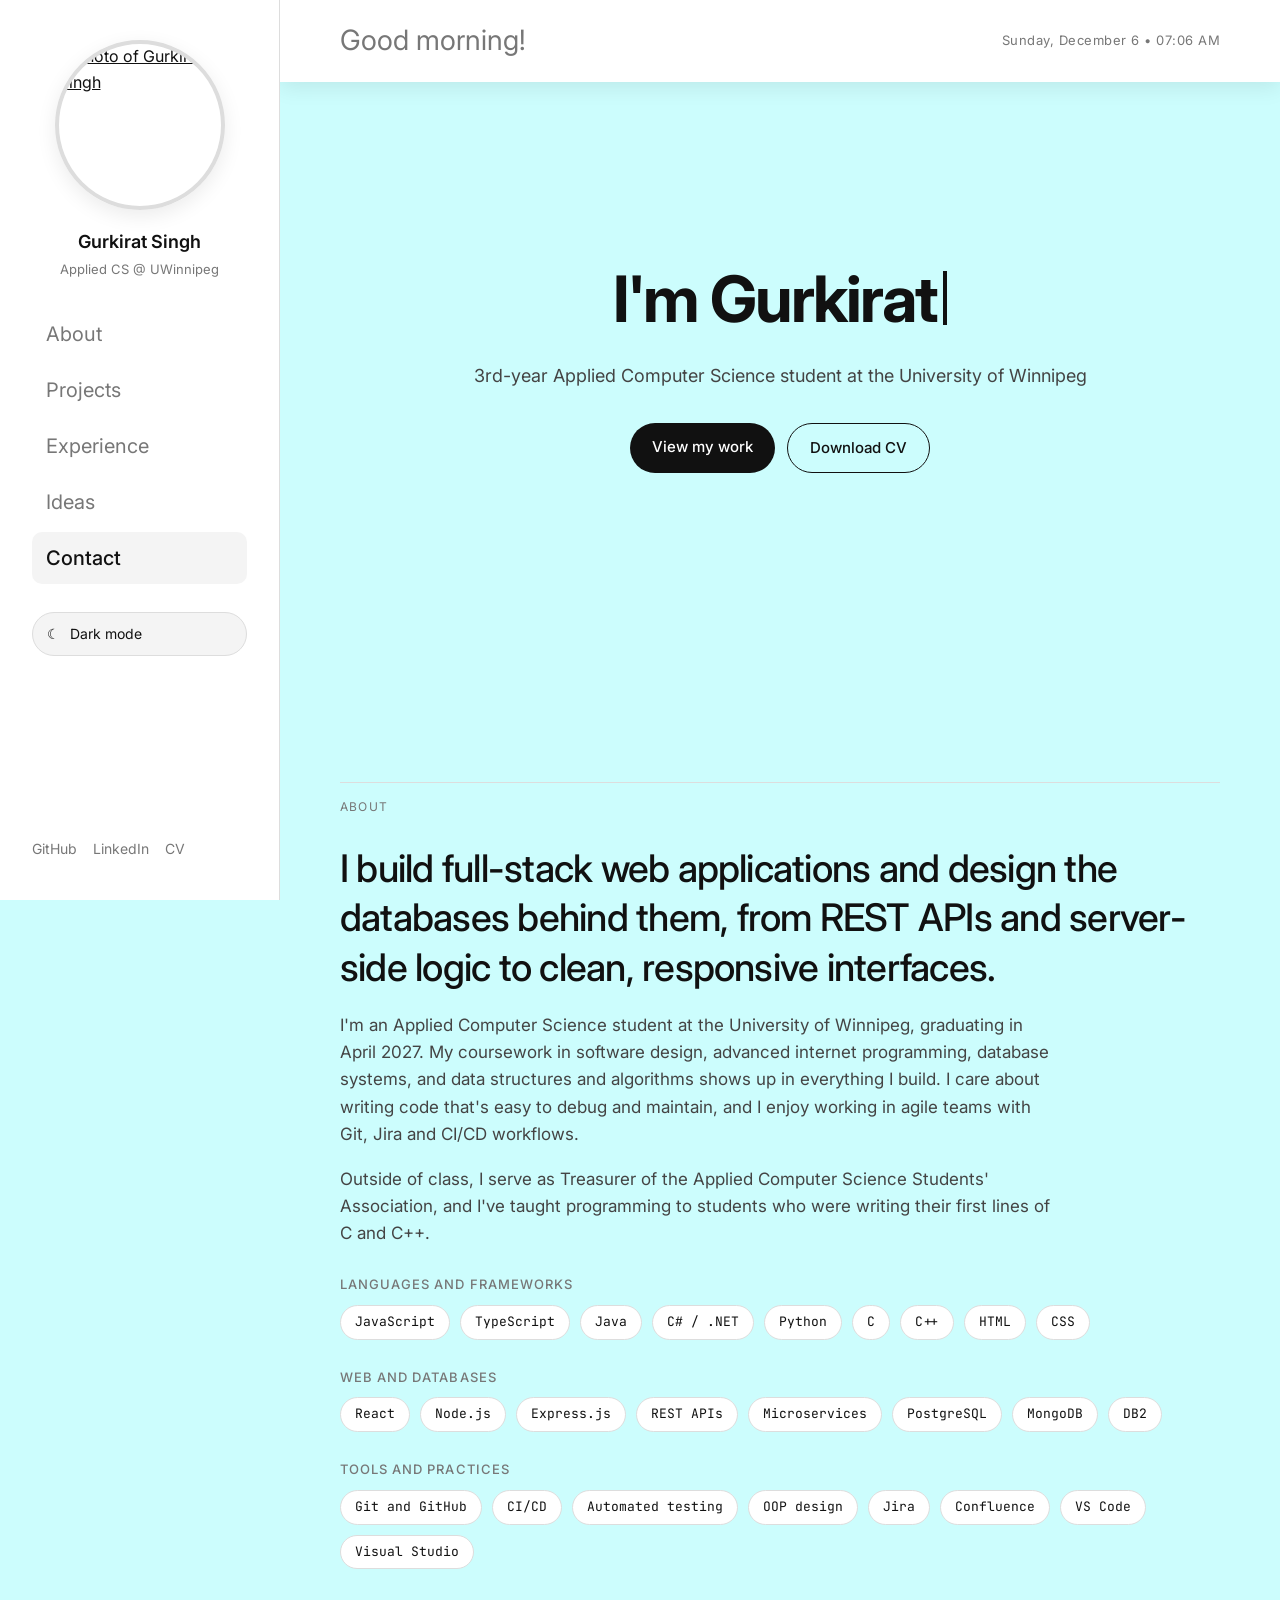
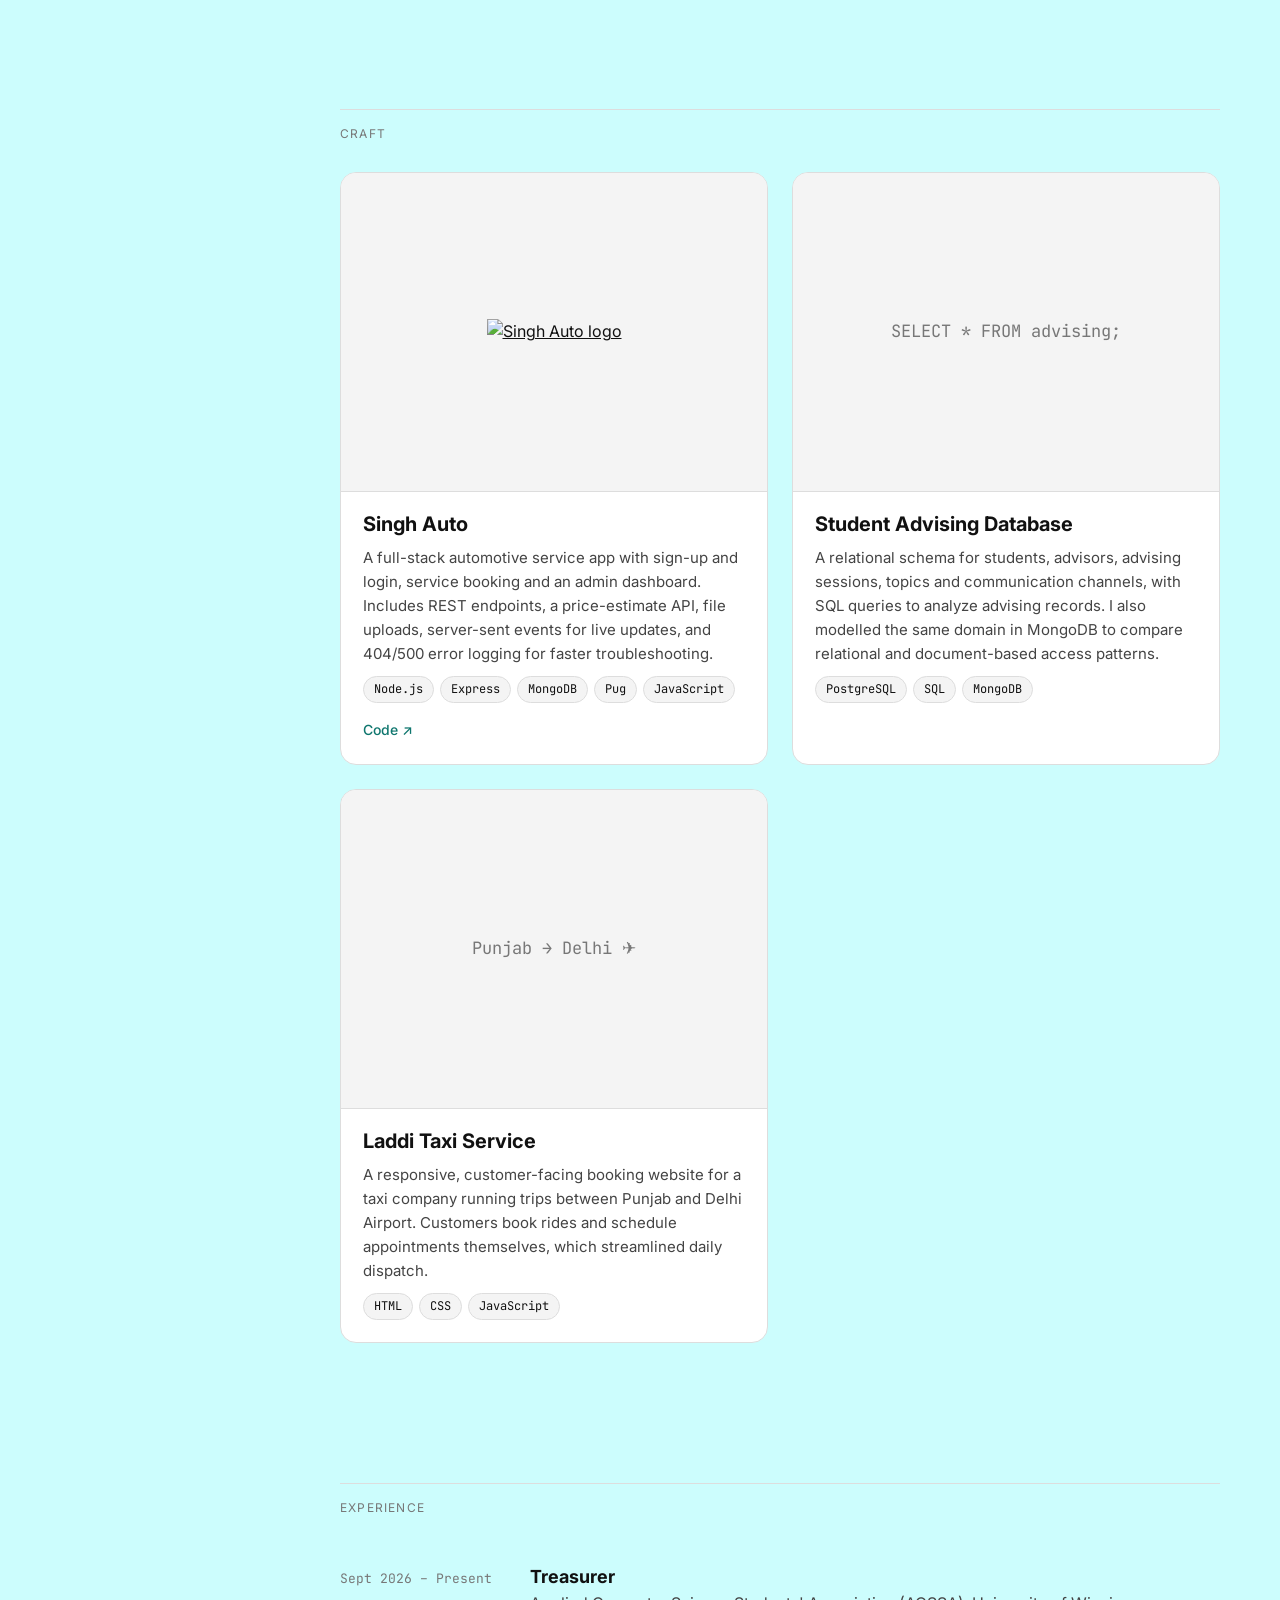
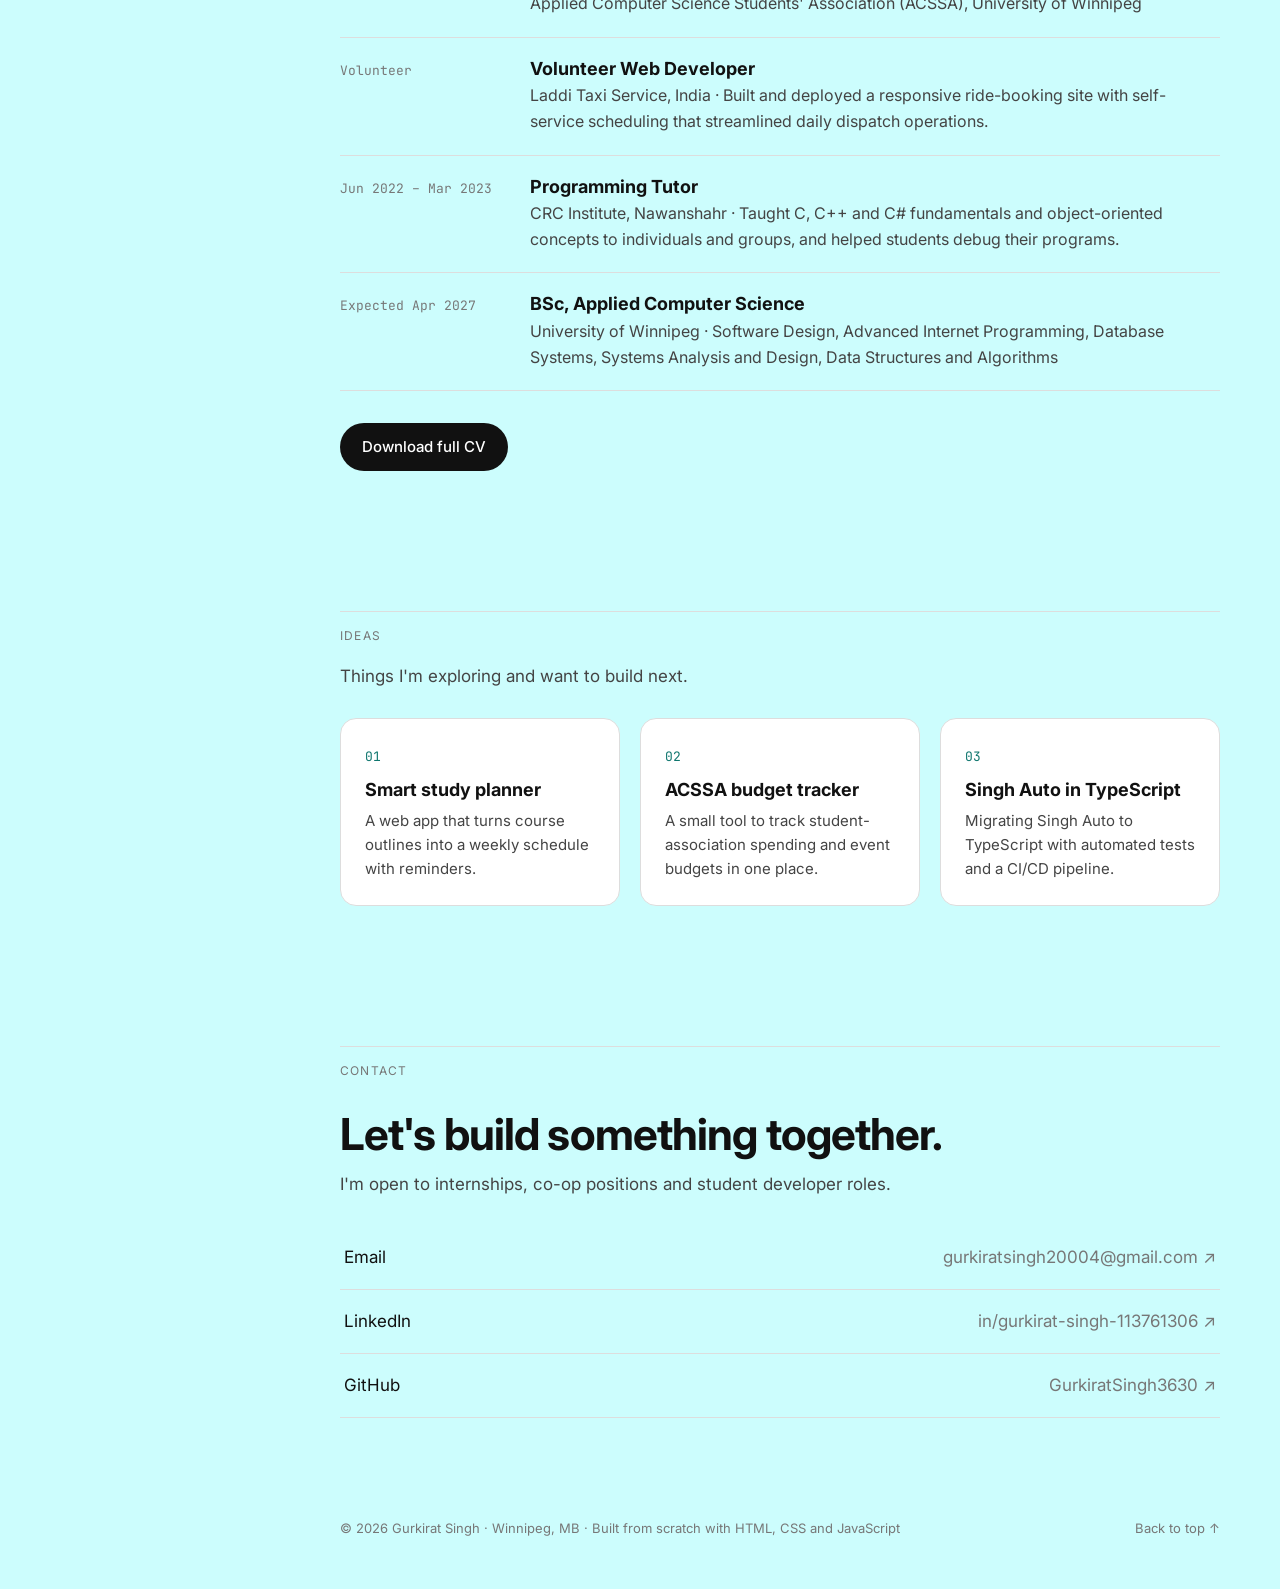
==== index.html @ f5fe0ad3 "Add files via upload" ====
<!DOCTYPE html>
<html lang="en">
<head>
    <meta charset="UTF-8">
    <meta name="viewport" content="width=device-width, initial-scale=1.0">

    <title>Gurkirat Singh | Software Developer</title>
    <meta name="description" content="Gurkirat Singh - 3rd-year Applied Computer Science student at the University of Winnipeg building full-stack web applications with JavaScript, TypeScript, Node.js, C#/.NET, Java and SQL.">
    <meta name="author" content="Gurkirat Singh">

    <meta property="og:title" content="Gurkirat Singh | Software Developer">
    <meta property="og:description" content="Applied CS student at UWinnipeg building full-stack web applications and databases.">
    <meta property="og:type" content="website">
    <meta property="og:image" content="images/preview.png">

    <link rel="icon" href="data:image/svg+xml,<svg xmlns='http://www.w3.org/2000/svg' viewBox='0 0 100 100'><rect width='100' height='100' rx='22' fill='%23111'/><text x='50' y='66' font-size='46' font-family='Arial' font-weight='bold' fill='%23bfffff' text-anchor='middle'>GS</text></svg>">

    <link rel="preconnect" href="https://fonts.googleapis.com">
    <link rel="preconnect" href="https://fonts.gstatic.com" crossorigin>
    <link href="https://fonts.googleapis.com/css2?family=Inter:wght@300;400;500;600;700&family=JetBrains+Mono:wght@400;500&display=swap" rel="stylesheet">
    <link rel="stylesheet" href="style.css">

    <!-- Applies saved theme before the page paints (prevents a white flash in dark mode) -->
    <script>
        try {
            const t = localStorage.getItem("theme") ||
                (matchMedia("(prefers-color-scheme: dark)").matches ? "dark" : "light");
            document.documentElement.dataset.theme = t;
        } catch (e) {}
    </script>
    <script src="script.js" defer></script>
</head>
<body>

    <!-- Mobile top bar (only visible on small screens) -->
    <header class="topbar">
        <a href="#top" class="topbar-name">Gurkirat Singh</a>
        <button class="menu-btn" aria-label="Open menu" aria-expanded="false" aria-controls="sidebar">
            <span></span><span></span><span></span>
        </button>
    </header>
    <div class="overlay"></div>

    <!-- Sidebar navigation -->
    <nav class="sidebar" id="sidebar" aria-label="Main navigation">
        <a href="#top" class="profile">
            <img src="Photos/photo2.jpg" alt="Photo of Gurkirat Singh" class="profile-photo">
        </a>
        <p class="sidebar-name">Gurkirat Singh</p>
        <p class="sidebar-role">Applied CS @ UWinnipeg</p>

        <ul class="nav-links">
            <li><a href="#about" class="nav-link">About</a></li>
            <li><a href="#projects" class="nav-link">Projects</a></li>
            <li><a href="#experience" class="nav-link">Experience</a></li>
            <li><a href="#ideas" class="nav-link">Ideas</a></li>
            <li><a href="#contact" class="nav-link">Contact</a></li>
        </ul>

        <button class="theme-toggle" aria-label="Toggle dark mode">
            <span class="icon-moon">☾</span>
            <span class="icon-sun">☀</span>
            <span class="theme-label">Dark mode</span>
        </button>

        <div class="socials">
            <a href="https://github.com/GurkiratSingh3630" target="_blank" rel="noopener">GitHub</a>
            <a href="https://www.linkedin.com/in/gurkirat-singh-113761306" target="_blank" rel="noopener">LinkedIn</a>
            <a href="CV.pdf" target="_blank" rel="noopener">CV</a>
        </div>
    </nav>

    <main id="top">

        <!-- Greeting bar -->
        <div class="greeting">
            <h2 class="greeting-text" id="greeting-text">Hi there!</h2>
            <div id="datetime"></div>
        </div>

        <!-- Hero with typewriter -->
        <section class="hero" title="Click to skip">
            <h1 class="hero-title">I'm <span id="typed">Gurkirat</span><span class="cursor" aria-hidden="true"></span></h1>
            <p class="hero-sub">3rd-year Applied Computer Science student at the University of Winnipeg</p>
            <div class="hero-buttons">
                <a href="#projects" class="btn btn-primary">View my work</a>
                <a href="CV.pdf" class="btn btn-ghost" target="_blank" rel="noopener">Download CV</a>
            </div>
            <p class="hero-hint">click the title to skip</p>
        </section>

        <!-- About -->
        <section class="section reveal" id="about">
            <div class="section-label">About</div>
            <p class="intro">
                I build full-stack web applications and design the databases behind them,
                from REST APIs and server-side logic to clean, responsive interfaces.
            </p>
            <p class="intro-small">
                I'm an Applied Computer Science student at the University of Winnipeg, graduating in April 2027.
                My coursework in software design, advanced internet programming, database systems, and data
                structures and algorithms shows up in everything I build. I care about writing code that's easy
                to debug and maintain, and I enjoy working in agile teams with Git, Jira and CI/CD workflows.
            </p>
            <p class="intro-small">
                Outside of class, I serve as Treasurer of the Applied Computer Science Students' Association,
                and I've taught programming to students who were writing their first lines of C and C++.
            </p>

            <h3 class="skills-heading">Languages and frameworks</h3>
            <div class="skills">
                <span class="tag">JavaScript</span>
                <span class="tag">TypeScript</span>
                <span class="tag">Java</span>
                <span class="tag">C# / .NET</span>
                <span class="tag">Python</span>
                <span class="tag">C</span>
                <span class="tag">C++</span>
                <span class="tag">HTML</span>
                <span class="tag">CSS</span>
            </div>

            <h3 class="skills-heading">Web and databases</h3>
            <div class="skills">
                <span class="tag">React</span>
                <span class="tag">Node.js</span>
                <span class="tag">Express.js</span>
                <span class="tag">REST APIs</span>
                <span class="tag">Microservices</span>
                <span class="tag">PostgreSQL</span>
                <span class="tag">MongoDB</span>
                <span class="tag">DB2</span>
            </div>

            <h3 class="skills-heading">Tools and practices</h3>
            <div class="skills">
                <span class="tag">Git and GitHub</span>
                <span class="tag">CI/CD</span>
                <span class="tag">Automated testing</span>
                <span class="tag">OOP design</span>
                <span class="tag">Jira</span>
                <span class="tag">Confluence</span>
                <span class="tag">VS Code</span>
                <span class="tag">Visual Studio</span>
            </div>
        </section>

        <!-- Projects -->
        <section class="section reveal" id="projects">
            <div class="section-label">Craft</div>

            <div class="project-grid">
                <article class="project-card">
                    <a href="https://github.com/GurkiratSingh3630/SinghAuto" target="_blank" rel="noopener" class="thumbnail">
                        <img src="images/Logo.png" alt="Singh Auto logo">
                    </a>
                    <div class="project-body">
                        <h3>Singh Auto</h3>
                        <p>A full-stack automotive service app with sign-up and login, service booking and an admin dashboard. Includes REST endpoints, a price-estimate API, file uploads, server-sent events for live updates, and 404/500 error logging for faster troubleshooting.</p>
                        <div class="project-tags">
                            <span class="tag tag-sm">Node.js</span>
                            <span class="tag tag-sm">Express</span>
                            <span class="tag tag-sm">MongoDB</span>
                            <span class="tag tag-sm">Pug</span>
                            <span class="tag tag-sm">JavaScript</span>
                        </div>
                        <div class="project-links">
                            <a href="https://github.com/GurkiratSingh3630/SinghAuto" target="_blank" rel="noopener">Code ↗</a>
                        </div>
                    </div>
                </article>

                <article class="project-card">
                    <div class="thumbnail thumbnail--soon">
                        <span>SELECT * FROM advising;</span>
                    </div>
                    <div class="project-body">
                        <h3>Student Advising Database</h3>
                        <p>A relational schema for students, advisors, advising sessions, topics and communication channels, with SQL queries to analyze advising records. I also modelled the same domain in MongoDB to compare relational and document-based access patterns.</p>
                        <div class="project-tags">
                            <span class="tag tag-sm">PostgreSQL</span>
                            <span class="tag tag-sm">SQL</span>
                            <span class="tag tag-sm">MongoDB</span>
                        </div>
                    </div>
                </article>

                <article class="project-card">
                    <div class="thumbnail thumbnail--soon">
                        <span>Punjab → Delhi ✈</span>
                    </div>
                    <div class="project-body">
                        <h3>Laddi Taxi Service</h3>
                        <p>A responsive, customer-facing booking website for a taxi company running trips between Punjab and Delhi Airport. Customers book rides and schedule appointments themselves, which streamlined daily dispatch.</p>
                        <div class="project-tags">
                            <span class="tag tag-sm">HTML</span>
                            <span class="tag tag-sm">CSS</span>
                            <span class="tag tag-sm">JavaScript</span>
                        </div>
                        <!-- Add the live link if the site is online:
                        <div class="project-links">
                            <a href="https://YOUR-LINK" target="_blank" rel="noopener">Live site ↗</a>
                        </div>
                        -->
                    </div>
                </article>
            </div>
        </section>

        <!-- Experience -->
        <section class="section reveal" id="experience">
            <div class="section-label">Experience</div>

            <div class="timeline">
                <div class="timeline-item">
                    <span class="timeline-date">Sept 2026 – Present</span>
                    <div>
                        <h3>Treasurer</h3>
                        <p>Applied Computer Science Students' Association (ACSSA), University of Winnipeg</p>
                    </div>
                </div>
                <div class="timeline-item">
                    <span class="timeline-date">Volunteer</span>
                    <div>
                        <h3>Volunteer Web Developer</h3>
                        <p>Laddi Taxi Service, India · Built and deployed a responsive ride-booking site with self-service scheduling that streamlined daily dispatch operations.</p>
                    </div>
                </div>
                <div class="timeline-item">
                    <span class="timeline-date">Jun 2022 – Mar 2023</span>
                    <div>
                        <h3>Programming Tutor</h3>
                        <p>CRC Institute, Nawanshahr · Taught C, C++ and C# fundamentals and object-oriented concepts to individuals and groups, and helped students debug their programs.</p>
                    </div>
                </div>
                <div class="timeline-item">
                    <span class="timeline-date">Expected Apr 2027</span>
                    <div>
                        <h3>BSc, Applied Computer Science</h3>
                        <p>University of Winnipeg · Software Design, Advanced Internet Programming, Database Systems, Systems Analysis and Design, Data Structures and Algorithms</p>
                    </div>
                </div>
            </div>

            <a href="CV.pdf" class="btn btn-primary" target="_blank" rel="noopener">Download full CV</a>
        </section>

        <!-- Ideas -->
        <section class="section reveal" id="ideas">
            <div class="section-label">Ideas</div>
            <p class="section-intro">Things I'm exploring and want to build next.</p>

            <div class="ideas-grid">
                <div class="idea-card">
                    <span class="idea-num">01</span>
                    <h3>Smart study planner</h3>
                    <p>A web app that turns course outlines into a weekly schedule with reminders.</p>
                </div>
                <div class="idea-card">
                    <span class="idea-num">02</span>
                    <h3>ACSSA budget tracker</h3>
                    <p>A small tool to track student-association spending and event budgets in one place.</p>
                </div>
                <div class="idea-card">
                    <span class="idea-num">03</span>
                    <h3>Singh Auto in TypeScript</h3>
                    <p>Migrating Singh Auto to TypeScript with automated tests and a CI/CD pipeline.</p>
                </div>
            </div>
        </section>

        <!-- Contact -->
        <section class="section reveal" id="contact">
            <div class="section-label">Contact</div>
            <h2 class="contact-title">Let's build something together.</h2>
            <p class="section-intro">I'm open to internships, co-op positions and student developer roles.</p>

            <div class="contact-links">
                <a href="mailto:gurkiratsingh20004@gmail.com" class="contact-link">
                    <span>Email</span><span>gurkiratsingh20004@gmail.com ↗</span>
                </a>
                <a href="https://www.linkedin.com/in/gurkirat-singh-113761306" target="_blank" rel="noopener" class="contact-link">
                    <span>LinkedIn</span><span>in/gurkirat-singh-113761306 ↗</span>
                </a>
                <a href="https://github.com/GurkiratSingh3630" target="_blank" rel="noopener" class="contact-link">
                    <span>GitHub</span><span>GurkiratSingh3630 ↗</span>
                </a>
            </div>
        </section>

        <footer class="footer">
            <p>© <span id="year"></span> Gurkirat Singh · Winnipeg, MB · Built from scratch with HTML, CSS and JavaScript</p>
            <a href="#top" class="back-to-top">Back to top ↑</a>
        </footer>
    </main>

</body>
</html>
---- style.css ----
/* =========================================
   Theme colors (light + dark)
   ========================================= */
:root{
    --bg: #ccfdfd;
    --surface: #ffffff;
    --surface-2: #f4f4f4;
    --text: #111111;
    --text-soft: #444444;
    --muted: #777777;
    --border: #dddddd;
    --accent: #0f766e;
    --btn-bg: #111111;
    --btn-text: #ffffff;
    --shadow: 0 6px 20px rgba(0, 0, 0, 0.08);
    --sidebar-w: 280px;
    --font: "Inter", -apple-system, BlinkMacSystemFont, "Segoe UI", sans-serif;
    --mono: "JetBrains Mono", ui-monospace, Menlo, monospace;
}

[data-theme="dark"]{
    --bg: #111111;
    --surface: #1a1a1a;
    --surface-2: #222222;
    --text: #f5f5f5;
    --text-soft: #cfcfcf;
    --muted: #9a9a9a;
    --border: #2c2c2c;
    --accent: #5eead4;
    --btn-bg: #f5f5f5;
    --btn-text: #111111;
    --shadow: 0 6px 20px rgba(0, 0, 0, 0.35);
}

/* =========================================
   Base
   ========================================= */
*,
*::before,
*::after{
    box-sizing: border-box;
}

html{
    scroll-behavior: smooth;
}

body{
    margin: 0;
    font-family: var(--font);
    background-color: var(--bg);
    color: var(--text);
    line-height: 1.6;
    transition: background-color 0.4s ease, color 0.4s ease;
}

a{
    color: inherit;
}

img{
    max-width: 100%;
    display: block;
}

h1, h2, h3{
    line-height: 1.2;
    margin: 0;
}

/* =========================================
   Sidebar
   ========================================= */
.sidebar{
    position: fixed;
    top: 0;
    left: 0;
    width: var(--sidebar-w);
    height: 100vh;
    padding: 40px 32px;
    background-color: var(--surface);
    border-right: 1px solid var(--border);
    display: flex;
    flex-direction: column;
    overflow-y: auto;
    z-index: 30;
    transition: background-color 0.4s ease, transform 0.35s ease;
}

.profile{
    align-self: center;
}

.profile-photo{
    width: 170px;
    height: 170px;
    object-fit: cover;
    object-position: 70% 15%;
    border-radius: 50%;
    border: 4px solid var(--border);
    box-shadow: var(--shadow);
    transition: transform 0.3s ease;
}

.profile-photo:hover{
    transform: scale(1.04);
}

.sidebar-name{
    text-align: center;
    font-weight: 600;
    font-size: 18px;
    margin: 18px 0 0;
}

.sidebar-role{
    text-align: center;
    font-size: 13px;
    color: var(--muted);
    margin: 2px 0 28px;
}

.nav-links{
    list-style: none;
    padding: 0;
    margin: 0;
    display: flex;
    flex-direction: column;
    gap: 4px;
}

.nav-link{
    display: block;
    padding: 10px 14px;
    border-radius: 10px;
    text-decoration: none;
    font-size: 20px;
    color: var(--muted);
    transition: color 0.25s ease, background-color 0.25s ease, transform 0.25s ease;
}

.nav-link:hover{
    color: var(--text);
    transform: translateX(4px);
}

.nav-link.active{
    color: var(--text);
    background-color: var(--surface-2);
    font-weight: 500;
}

.theme-toggle{
    margin-top: 28px;
    display: flex;
    align-items: center;
    gap: 10px;
    padding: 10px 14px;
    font: inherit;
    font-size: 14px;
    color: var(--text);
    background: var(--surface-2);
    border: 1px solid var(--border);
    border-radius: 999px;
    cursor: pointer;
    transition: background-color 0.25s ease, transform 0.15s ease;
}

.theme-toggle:active{
    transform: scale(0.97);
}

.icon-sun{ display: none; }
[data-theme="dark"] .icon-sun{ display: inline; }
[data-theme="dark"] .icon-moon{ display: none; }

.socials{
    margin-top: auto;
    padding-top: 28px;
    display: flex;
    gap: 16px;
    font-size: 14px;
}

.socials a{
    color: var(--muted);
    text-decoration: none;
}

.socials a:hover{
    color: var(--text);
}

/* =========================================
   Mobile top bar (hidden on desktop)
   ========================================= */
.topbar{
    display: none;
}

.overlay{
    display: none;
}

/* =========================================
   Main area
   ========================================= */
main{
    margin-left: var(--sidebar-w);
    min-height: 100vh;
}

.greeting{
    display: flex;
    justify-content: space-between;
    align-items: center;
    padding: 24px 60px;
    background-color: var(--surface);
    box-shadow: var(--shadow);
    transition: background-color 0.4s ease;
}

.greeting-text{
    font-size: 28px;
    font-weight: 400;
    color: var(--muted);
}

#datetime{
    font-size: 13px;
    color: var(--muted);
    letter-spacing: 0.5px;
}

/* =========================================
   Hero + typewriter
   ========================================= */
.hero{
    min-height: 70vh;
    display: flex;
    flex-direction: column;
    align-items: center;
    justify-content: center;
    text-align: center;
    padding: 60px 24px;
    cursor: pointer;
    user-select: none;
}

.hero-title{
    font-size: clamp(34px, 6vw, 64px);
    font-weight: 700;
    letter-spacing: -0.03em;
    min-height: 1.3em;
}

.cursor{
    display: inline-block;
    width: 4px;
    height: 0.85em;
    margin-left: 6px;
    vertical-align: -0.05em;
    background-color: currentColor;
    animation: blink 1s steps(1) infinite;
}

@keyframes blink{
    50% { opacity: 0; }
}

.hero-title.pop{
    animation: pop 0.25s ease;
}

@keyframes pop{
    50% { transform: scale(1.04); }
}

.hero-sub{
    margin: 18px 0 32px;
    font-size: 18px;
    color: var(--text-soft);
}

.hero-buttons{
    display: flex;
    gap: 12px;
    flex-wrap: wrap;
    justify-content: center;
}

.hero-hint{
    margin-top: 28px;
    font-size: 12px;
    letter-spacing: 0.08em;
    text-transform: uppercase;
    color: var(--muted);
    opacity: 0;
    transition: opacity 0.3s ease;
}

.hero:hover .hero-hint{
    opacity: 1;
}

/* =========================================
   Buttons + tags
   ========================================= */
.btn{
    display: inline-block;
    padding: 12px 22px;
    border-radius: 999px;
    font-size: 15px;
    font-weight: 500;
    text-decoration: none;
    transition: transform 0.2s ease, box-shadow 0.2s ease, background-color 0.2s ease;
}

.btn:hover{
    transform: translateY(-2px);
    box-shadow: var(--shadow);
}

.btn-primary{
    background-color: var(--btn-bg);
    color: var(--btn-text);
}

.btn-ghost{
    border: 1px solid var(--text);
    color: var(--text);
}

.tag{
    display: inline-block;
    padding: 6px 14px;
    font-family: var(--mono);
    font-size: 13px;
    background-color: var(--surface);
    border: 1px solid var(--border);
    border-radius: 999px;
}

.tag-sm{
    padding: 3px 10px;
    font-size: 12px;
    background-color: var(--surface-2);
}

/* =========================================
   Sections
   ========================================= */
.section{
    max-width: 1100px;
    margin: 0 auto;
    padding: 70px 60px;
    scroll-margin-top: 20px;
}

.section-label{
    font-size: 12px;
    text-transform: uppercase;
    letter-spacing: 0.1em;
    color: var(--muted);
    border-top: 1px solid var(--border);
    padding-top: 14px;
    margin-bottom: 28px;
}

.section-intro{
    color: var(--text-soft);
    font-size: 17px;
    margin: -10px 0 28px;
}

/* About */
.intro{
    font-size: clamp(24px, 3.2vw, 38px);
    font-weight: 500;
    line-height: 1.3;
    letter-spacing: -0.02em;
    margin: 0 0 20px;
}

.intro-small{
    font-size: 17px;
    color: var(--text-soft);
    max-width: 720px;
    margin: 0 0 18px;
}

.skills-heading{
    font-size: 13px;
    font-weight: 500;
    text-transform: uppercase;
    letter-spacing: 0.08em;
    color: var(--muted);
    margin: 30px 0 12px;
}

.skills{
    display: flex;
    flex-wrap: wrap;
    gap: 10px;
}

/* Projects */
.project-grid{
    display: grid;
    grid-template-columns: repeat(auto-fill, minmax(280px, 1fr));
    gap: 24px;
}

.project-card{
    background-color: var(--surface);
    border: 1px solid var(--border);
    border-radius: 16px;
    overflow: hidden;
    display: flex;
    flex-direction: column;
    transition: transform 0.35s ease, box-shadow 0.35s ease;
}

.project-card:hover{
    transform: translateY(-6px);
    box-shadow: 0 14px 30px rgba(0, 0, 0, 0.1);
}

.thumbnail{
    aspect-ratio: 4 / 3;
    background-color: var(--surface-2);
    display: flex;
    align-items: center;
    justify-content: center;
    border-bottom: 1px solid var(--border);
}

.thumbnail img{
    max-width: 55%;
    max-height: 55%;
    object-fit: contain;
}

/* Text-based thumbnail for projects without a logo */
.thumbnail--soon span{
    font-family: var(--mono);
    font-size: 17px;
    color: var(--muted);
    padding: 0 20px;
    text-align: center;
}

.project-body{
    padding: 20px 22px 22px;
    display: flex;
    flex-direction: column;
    gap: 10px;
    flex: 1;
}

.project-body h3{
    font-size: 20px;
}

.project-body p{
    margin: 0;
    color: var(--text-soft);
    font-size: 15px;
}

.project-tags{
    display: flex;
    flex-wrap: wrap;
    gap: 6px;
}

.project-links{
    margin-top: auto;
    display: flex;
    gap: 18px;
    padding-top: 6px;
}

.project-links a{
    font-size: 14px;
    font-weight: 500;
    color: var(--accent);
    text-decoration: none;
}

.project-links a:hover{
    text-decoration: underline;
}

/* Ideas */
.ideas-grid{
    display: grid;
    grid-template-columns: repeat(auto-fill, minmax(240px, 1fr));
    gap: 20px;
}

.idea-card{
    padding: 24px;
    background-color: var(--surface);
    border: 1px solid var(--border);
    border-radius: 16px;
    transition: transform 0.3s ease;
}

.idea-card:hover{
    transform: translateY(-4px);
}

.idea-num{
    font-family: var(--mono);
    font-size: 13px;
    color: var(--accent);
}

.idea-card h3{
    margin: 10px 0 8px;
    font-size: 18px;
}

.idea-card p{
    margin: 0;
    font-size: 15px;
    color: var(--text-soft);
}

/* Experience timeline */
.timeline{
    display: flex;
    flex-direction: column;
    margin-bottom: 32px;
}

.timeline-item{
    display: grid;
    grid-template-columns: 170px 1fr;
    gap: 20px;
    padding: 20px 0;
    border-bottom: 1px solid var(--border);
}

.timeline-date{
    font-family: var(--mono);
    font-size: 13px;
    color: var(--muted);
    padding-top: 3px;
}

.timeline-item h3{
    font-size: 18px;
}

.timeline-item p{
    margin: 4px 0 0;
    color: var(--text-soft);
    max-width: 680px;
}

/* Contact */
.contact-title{
    font-size: clamp(28px, 4vw, 44px);
    letter-spacing: -0.02em;
    margin-bottom: 20px;
}

.contact-links{
    display: flex;
    flex-direction: column;
}

.contact-link{
    display: flex;
    justify-content: space-between;
    gap: 16px;
    padding: 18px 4px;
    border-bottom: 1px solid var(--border);
    text-decoration: none;
    font-size: 17px;
    transition: padding-left 0.25s ease, color 0.25s ease;
}

.contact-link span:last-child{
    color: var(--muted);
    word-break: break-all;
    text-align: right;
}

.contact-link:hover{
    padding-left: 12px;
}

.contact-link:hover span:last-child{
    color: var(--accent);
}

/* Footer */
.footer{
    max-width: 1100px;
    margin: 0 auto;
    padding: 30px 60px 50px;
    display: flex;
    justify-content: space-between;
    flex-wrap: wrap;
    gap: 12px;
    font-size: 13px;
    color: var(--muted);
}

.footer p{
    margin: 0;
}

.back-to-top{
    text-decoration: none;
}

.back-to-top:hover{
    color: var(--text);
}

/* =========================================
   Scroll reveal animation
   ========================================= */
.reveal{
    opacity: 0;
    transform: translateY(30px);
    transition: opacity 0.7s ease, transform 0.7s ease;
}

.reveal.visible{
    opacity: 1;
    transform: none;
}

@media (prefers-reduced-motion: reduce){
    html{ scroll-behavior: auto; }
    .reveal{ opacity: 1; transform: none; transition: none; }
    .cursor{ animation: none; }
}

/* =========================================
   Responsive layout
   ========================================= */
@media (max-width: 900px){
    .topbar{
        display: flex;
        justify-content: space-between;
        align-items: center;
        position: sticky;
        top: 0;
        z-index: 20;
        padding: 14px 20px;
        background-color: var(--surface);
        border-bottom: 1px solid var(--border);
    }

    .topbar-name{
        font-weight: 600;
        text-decoration: none;
    }

    .menu-btn{
        width: 40px;
        height: 40px;
        display: flex;
        flex-direction: column;
        justify-content: center;
        gap: 5px;
        padding: 8px;
        background: none;
        border: none;
        cursor: pointer;
    }

    .menu-btn span{
        display: block;
        height: 2px;
        background-color: var(--text);
        border-radius: 2px;
        transition: transform 0.3s ease, opacity 0.3s ease;
    }

    body.menu-open .menu-btn span:nth-child(1){ transform: translateY(7px) rotate(45deg); }
    body.menu-open .menu-btn span:nth-child(2){ opacity: 0; }
    body.menu-open .menu-btn span:nth-child(3){ transform: translateY(-7px) rotate(-45deg); }

    .sidebar{
        transform: translateX(-100%);
        box-shadow: none;
    }

    body.menu-open .sidebar{
        transform: translateX(0);
        box-shadow: 0 0 40px rgba(0, 0, 0, 0.25);
    }

    .overlay{
        display: block;
        position: fixed;
        inset: 0;
        z-index: 25;
        background: rgba(0, 0, 0, 0.35);
        opacity: 0;
        pointer-events: none;
        transition: opacity 0.3s ease;
    }

    body.menu-open .overlay{
        opacity: 1;
        pointer-events: auto;
    }

    main{
        margin-left: 0;
    }

    .greeting{
        padding: 18px 24px;
    }

    .section{
        padding: 50px 24px;
        scroll-margin-top: 70px;
    }

    .footer{
        padding: 24px 24px 40px;
    }
}

@media (max-width: 560px){
    .greeting{
        flex-direction: column;
        align-items: flex-start;
        gap: 4px;
    }

    .greeting-text{
        font-size: 22px;
    }

    .hero{
        min-height: 60vh;
    }

    .hero-sub{
        font-size: 16px;
    }

    .timeline-item{
        grid-template-columns: 1fr;
        gap: 4px;
    }

    .contact-link{
        flex-direction: column;
        gap: 2px;
    }

    .contact-link span:last-child{
        text-align: left;
    }
}
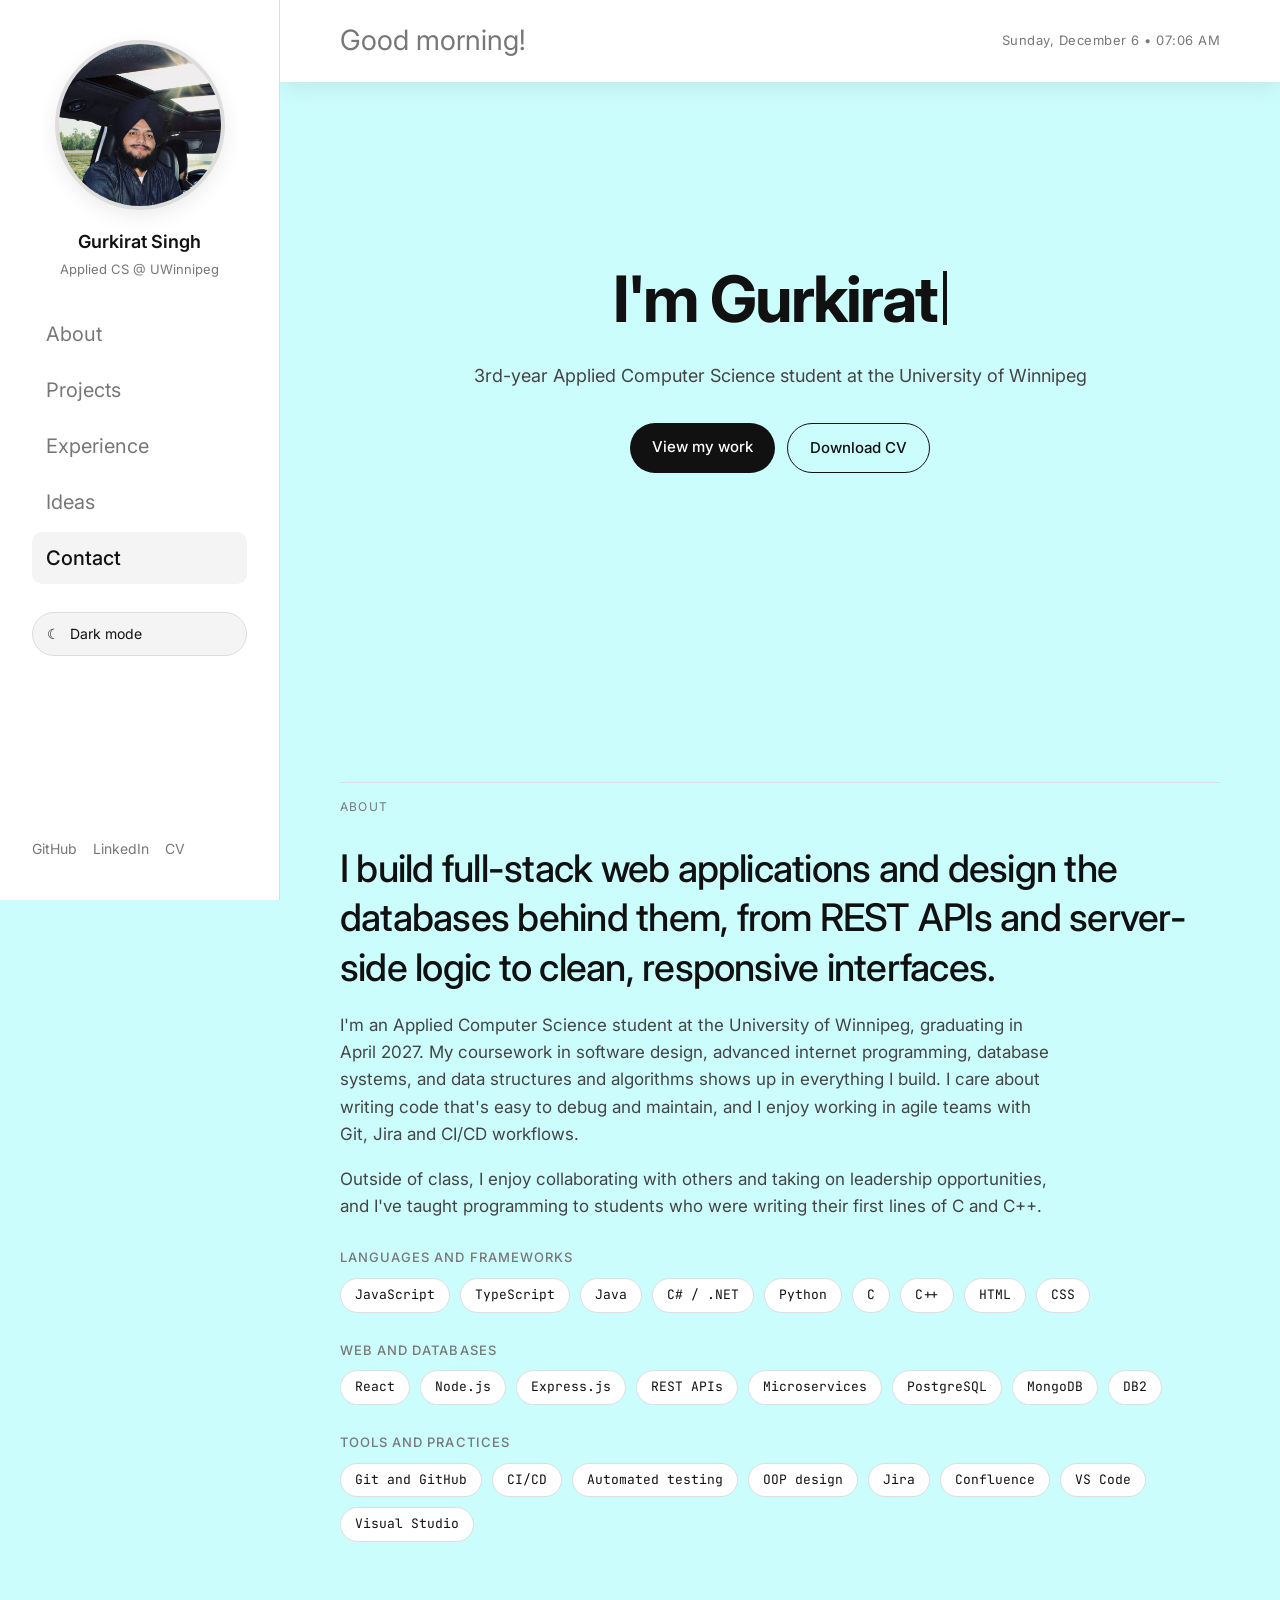
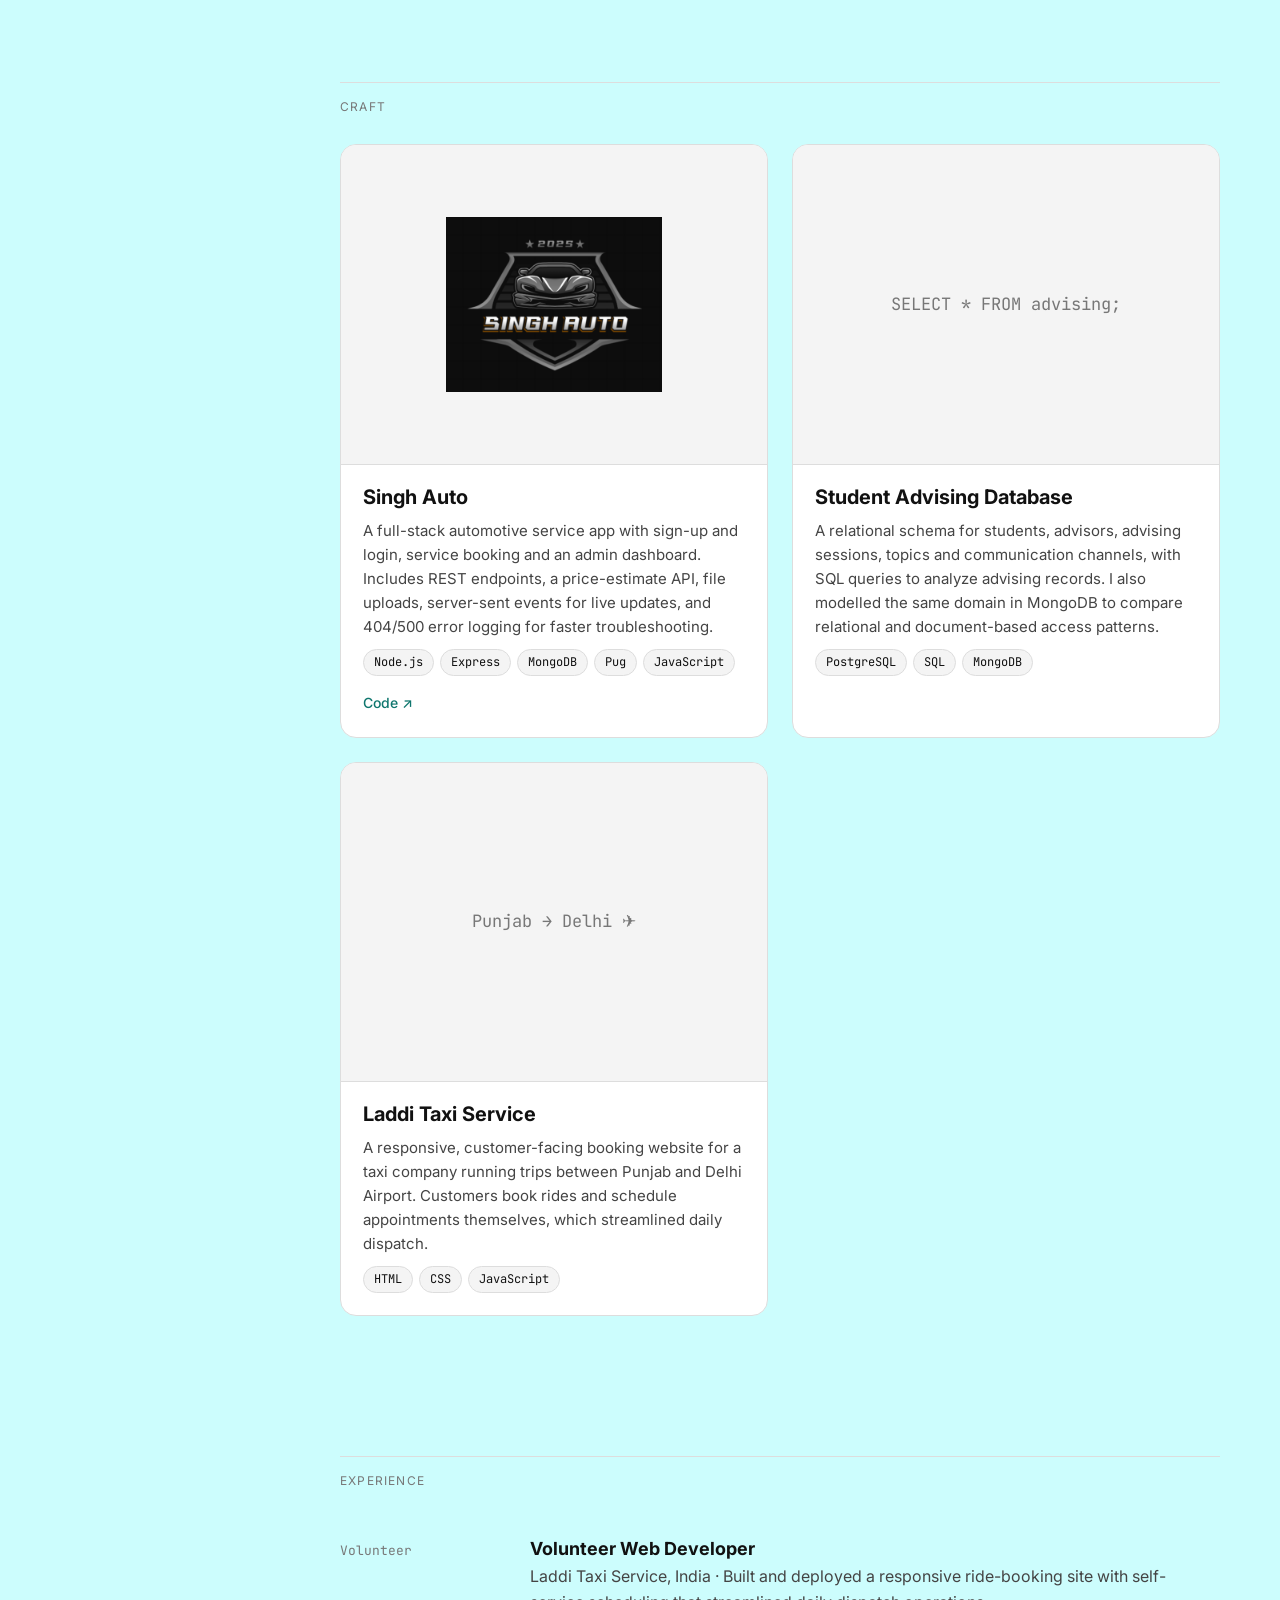
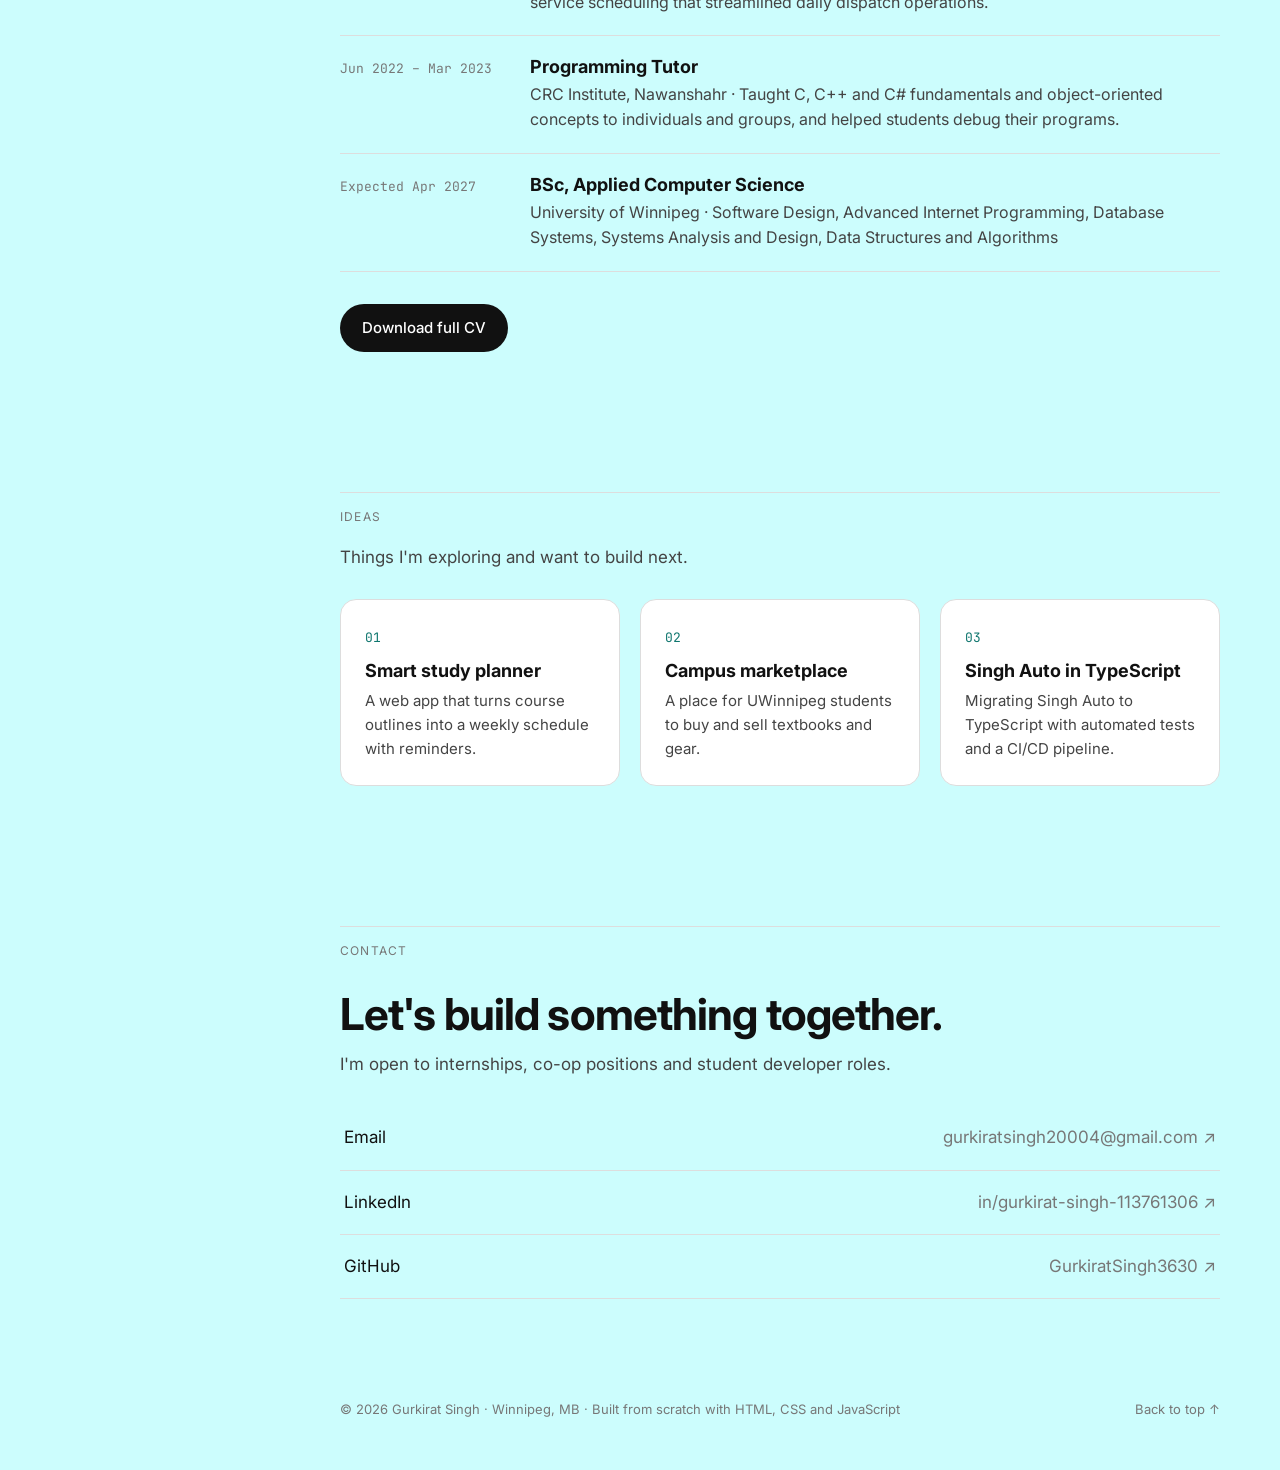
==== commit 5a897d56: "Add files via upload" ====
--- a/index.html
+++ b/index.html
@@ -103,7 +103,7 @@
                 to debug and maintain, and I enjoy working in agile teams with Git, Jira and CI/CD workflows.
             </p>
             <p class="intro-small">
-                Outside of class, I serve as Treasurer of the Applied Computer Science Students' Association,
+                Outside of class, I enjoy collaborating with others and taking on leadership opportunities,
                 and I've taught programming to students who were writing their first lines of C and C++.
             </p>
 
@@ -213,13 +213,6 @@
 
             <div class="timeline">
                 <div class="timeline-item">
-                    <span class="timeline-date">Sept 2026 – Present</span>
-                    <div>
-                        <h3>Treasurer</h3>
-                        <p>Applied Computer Science Students' Association (ACSSA), University of Winnipeg</p>
-                    </div>
-                </div>
-                <div class="timeline-item">
                     <span class="timeline-date">Volunteer</span>
                     <div>
                         <h3>Volunteer Web Developer</h3>
@@ -258,8 +251,8 @@
                 </div>
                 <div class="idea-card">
                     <span class="idea-num">02</span>
-                    <h3>ACSSA budget tracker</h3>
-                    <p>A small tool to track student-association spending and event budgets in one place.</p>
+                    <h3>Campus marketplace</h3>
+                    <p>A place for UWinnipeg students to buy and sell textbooks and gear.</p>
                 </div>
                 <div class="idea-card">
                     <span class="idea-num">03</span>
